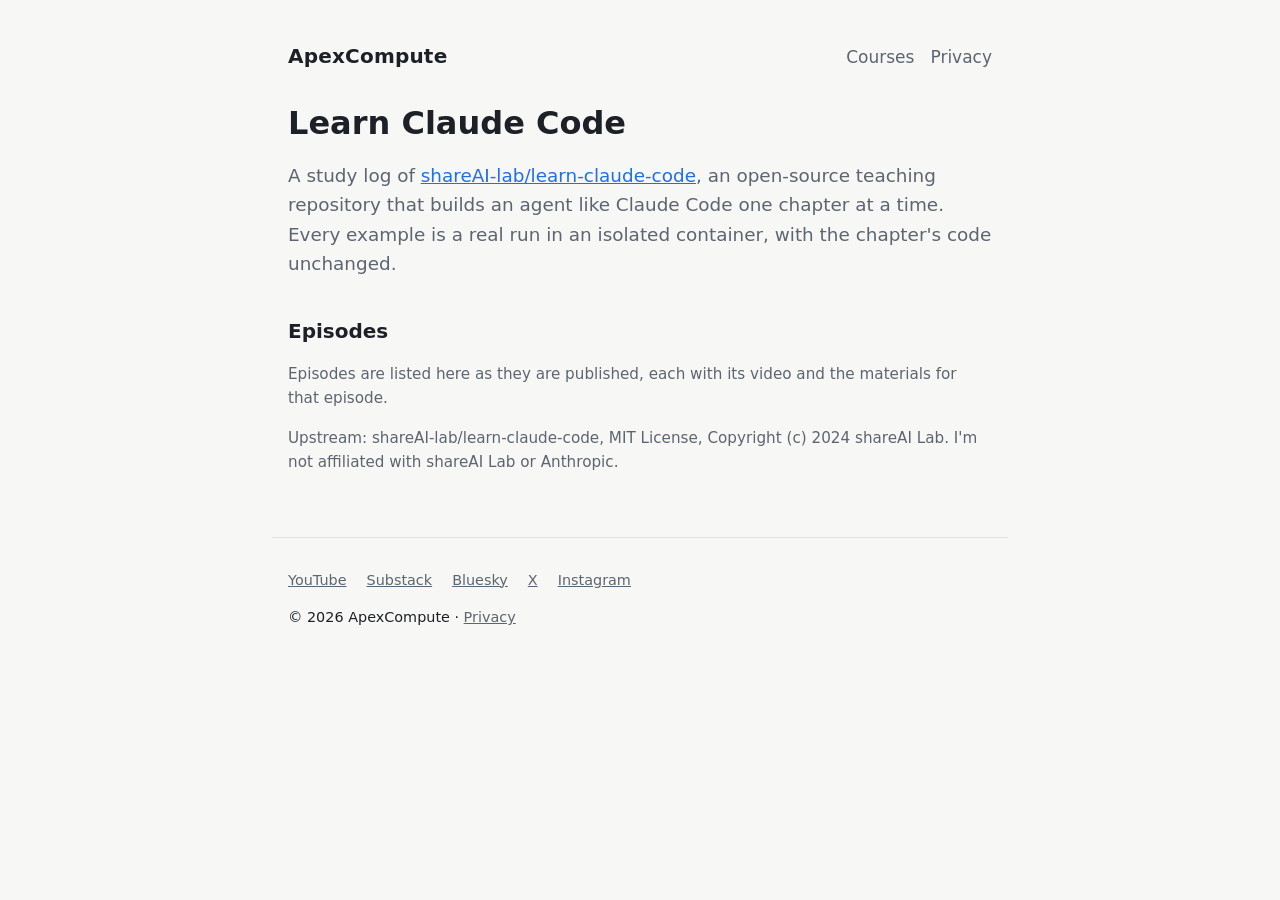
==== courses/claude-code/index.html @ 87509bd2 "Home page, privacy policy and two course pages" ====
<!doctype html>
<html lang="en">
<head>
<meta charset="utf-8">
<meta name="viewport" content="width=device-width, initial-scale=1">
<title>Learn Claude Code · ApexCompute</title>
<meta name="description" content="A study log of shareAI-lab/learn-claude-code, chapter by chapter.">
<link rel="stylesheet" href="../../assets/style.css">
</head>
<body>
<header>
  <a class="brand" href="../../">ApexCompute</a>
  <nav><a href="../../courses/">Courses</a><a href="../../privacy.html">Privacy</a></nav>
</header>
<main>
<h1>Learn Claude Code</h1>
<p class="lead">A study log of <a href="https://github.com/shareAI-lab/learn-claude-code">shareAI-lab/learn-claude-code</a>, an open-source teaching repository that builds an agent like Claude Code one chapter at a time. Every example is a real run in an isolated container, with the chapter's code unchanged.</p>

<h2>Episodes</h2>
<p class="note">Episodes are listed here as they are published, each with its video and the materials for that episode.</p>

<p class="note">Upstream: shareAI-lab/learn-claude-code, MIT License, Copyright (c) 2024 shareAI Lab. I'm not affiliated with shareAI Lab or Anthropic.</p>
</main>
<footer>
  <ul class="links">
    <li><a href="https://www.youtube.com/@apexcompute372">YouTube</a></li>
    <li><a href="https://apexcompute.substack.com">Substack</a></li>
    <li><a href="https://bsky.app/profile/apexcompute372.bsky.social">Bluesky</a></li>
    <li><a href="https://x.com/apexcompute372">X</a></li>
    <li><a href="https://www.instagram.com/apexcompute372/">Instagram</a></li>
  </ul>
  <p>© 2026 ApexCompute · <a href="../../privacy.html">Privacy</a></p>
</footer>
</body>
</html>
---- assets/style.css ----
:root {
  --bg: #f7f7f5; --fg: #1d2127; --muted: #5d6570; --line: #dfe1e4; --accent: #1f6feb; --card: #ffffff;
  --max: 46rem;
}
@media (prefers-color-scheme: dark) {
  :root { --bg: #0f1216; --fg: #e6e8eb; --muted: #9aa3ad; --line: #252b33; --accent: #6aa6ff; --card: #161a20; }
}
* { box-sizing: border-box; }
html { -webkit-text-size-adjust: 100%; }
body {
  margin: 0; background: var(--bg); color: var(--fg);
  font: 17px/1.6 system-ui, -apple-system, "Segoe UI", Roboto, "Helvetica Neue", Arial, sans-serif;
}
header, main, footer { max-width: var(--max); margin: 0 auto; padding: 0 1rem; }
header { padding-top: 2.5rem; display: flex; justify-content: space-between; align-items: baseline; flex-wrap: wrap; gap: .5rem; }
header a.brand { font-weight: 700; font-size: 1.25rem; letter-spacing: .01em; color: var(--fg); text-decoration: none; }
nav a { margin-left: 1rem; color: var(--muted); text-decoration: none; }
nav a:hover, nav a[aria-current="page"] { color: var(--fg); }
main { padding-top: 1.5rem; padding-bottom: 3rem; }
h1 { font-size: 2rem; line-height: 1.2; margin: .5rem 0 1rem; }
h2 { font-size: 1.25rem; margin: 2.25rem 0 .75rem; }
p, li { color: var(--fg); }
.lead { font-size: 1.15rem; color: var(--muted); }
a { color: var(--accent); }
.cards { display: grid; gap: 1rem; grid-template-columns: repeat(auto-fit, minmax(16rem, 1fr)); margin: 1rem 0; }
.card { background: var(--card); border: 1px solid var(--line); border-radius: 10px; padding: 1rem 1.1rem; }
.card h3 { margin: 0 0 .35rem; font-size: 1.05rem; }
.card p { margin: 0; color: var(--muted); font-size: .95rem; }
.links { list-style: none; padding: 0; display: flex; flex-wrap: wrap; gap: .5rem 1.25rem; }
.note { color: var(--muted); font-size: .95rem; }
footer { border-top: 1px solid var(--line); padding-top: 1rem; padding-bottom: 2rem; color: var(--muted); font-size: .9rem; }
footer a { color: var(--muted); }
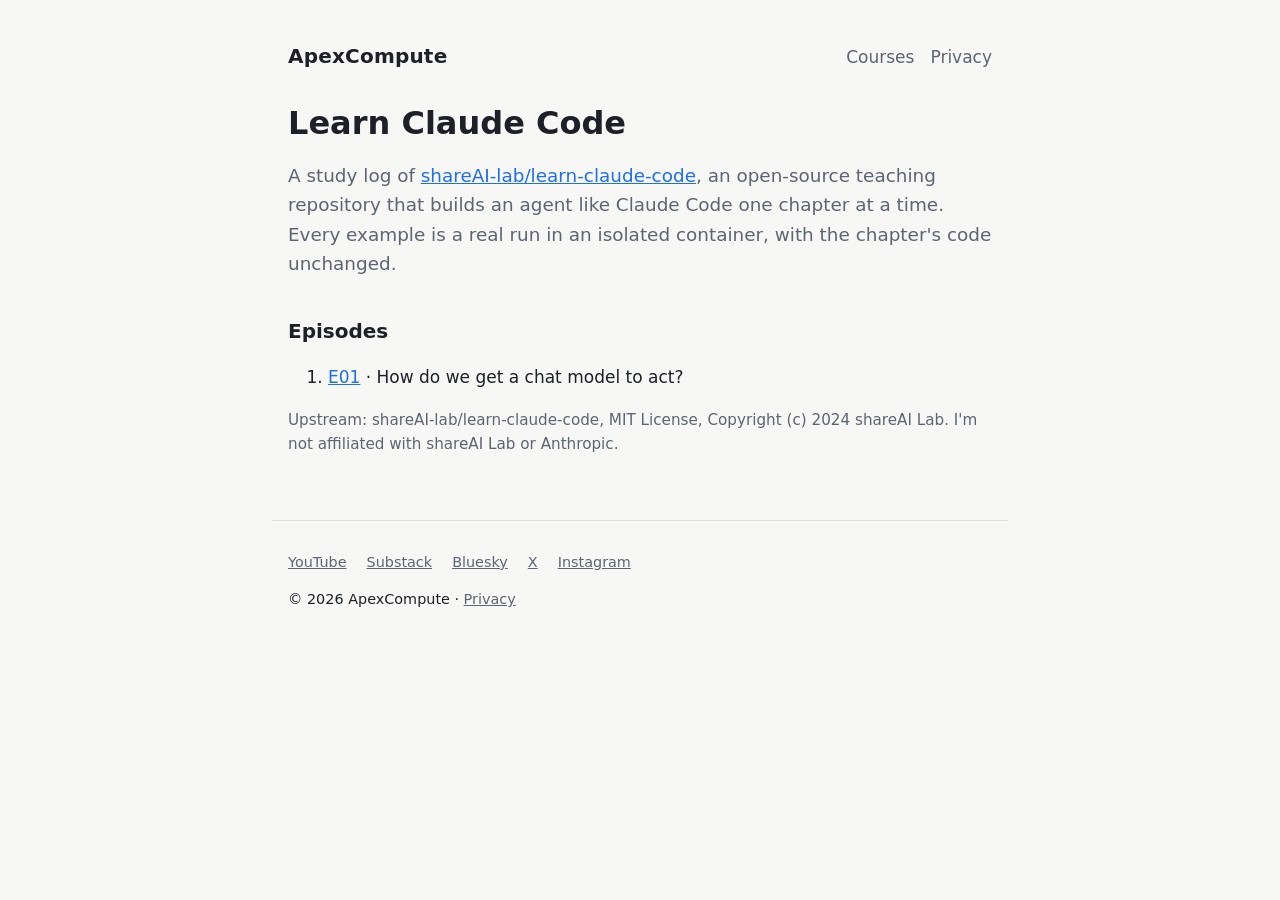
==== commit 8b57269f: "Learn Claude Code: episode 1 materials" ====
--- a/courses/claude-code/index.html
+++ b/courses/claude-code/index.html
@@ -17,7 +17,11 @@
 <p class="lead">A study log of <a href="https://github.com/shareAI-lab/learn-claude-code">shareAI-lab/learn-claude-code</a>, an open-source teaching repository that builds an agent like Claude Code one chapter at a time. Every example is a real run in an isolated container, with the chapter's code unchanged.</p>
 
 <h2>Episodes</h2>
-<p class="note">Episodes are listed here as they are published, each with its video and the materials for that episode.</p>
+<!-- episodes:start -->
+<ol class="episodes">
+  <li><a href="E01/">E01</a> · How do we get a chat model to act?</li>
+</ol>
+<!-- episodes:end -->
 
 <p class="note">Upstream: shareAI-lab/learn-claude-code, MIT License, Copyright (c) 2024 shareAI Lab. I'm not affiliated with shareAI Lab or Anthropic.</p>
 </main>
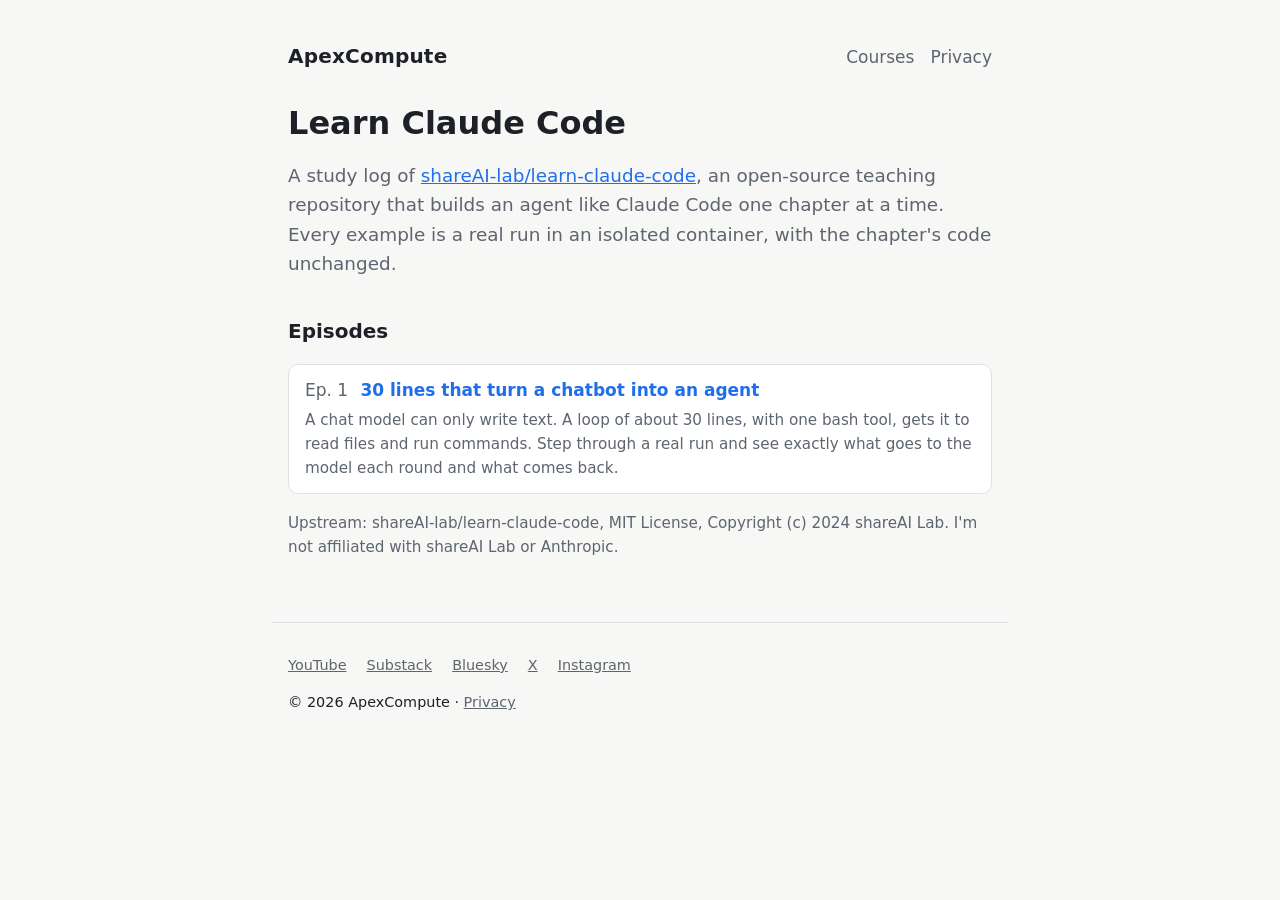
==== commit 5f515fd7: "Episode pages become interactive companions: build K yourself (FEA E01), step through a real agent r" ====
--- a/courses/claude-code/index.html
+++ b/courses/claude-code/index.html
@@ -19,7 +19,7 @@
 <h2>Episodes</h2>
 <!-- episodes:start -->
 <ol class="episodes">
-  <li><a href="E01/">E01</a> · How do we get a chat model to act?</li>
+  <li><a href="E01/"><span class="ep">Ep. 1</span> 30 lines that turn a chatbot into an agent</a><p>A chat model can only write text. A loop of about 30 lines, with one bash tool, gets it to read files and run commands. Step through a real run and see exactly what goes to the model each round and what comes back.</p></li>
 </ol>
 <!-- episodes:end -->
 
--- a/assets/style.css
+++ b/assets/style.css
@@ -30,3 +30,59 @@
 .note { color: var(--muted); font-size: .95rem; }
 footer { border-top: 1px solid var(--line); padding-top: 1rem; padding-bottom: 2rem; color: var(--muted); font-size: .9rem; }
 footer a { color: var(--muted); }
+
+/* episode pages (interactive companion pages; 2026-11-22) */
+:root { --s1: #1b7f79; --s2: #c2185b; --s3: #b26a00; --hit: #fff1c2; --ok: #1a7f37; --bad: #b42318; --code: #f0f1f3; }
+@media (prefers-color-scheme: dark) {
+  :root { --s1: #4fd1c5; --s2: #f06292; --s3: #f5b041; --hit: #4a3b0a; --ok: #56d364; --bad: #ff7b72; --code: #1c2128; }
+}
+.kicker { color: var(--muted); font-size: .95rem; margin: 0; }
+.kicker a { color: var(--muted); }
+.video { position: relative; aspect-ratio: 16 / 9; margin: 1.25rem 0; border-radius: 10px; overflow: hidden; background: #000; }
+.video iframe { position: absolute; inset: 0; width: 100%; height: 100%; border: 0; }
+.button { display: inline-block; padding: .5rem .9rem; border-radius: 8px; border: 1px solid var(--line);
+  background: var(--card); color: var(--fg); text-decoration: none; font-weight: 600; font-size: .95rem; }
+.button:hover { border-color: var(--accent); }
+.button.sub { background: var(--accent); border-color: var(--accent); color: #fff; }
+.pager { display: flex; justify-content: space-between; align-items: center; gap: 1rem; flex-wrap: wrap;
+  margin: 3rem 0 1rem; padding-top: 1rem; border-top: 1px solid var(--line); }
+.pager a { margin: 0; }
+pre { background: var(--code); border-radius: 8px; padding: .75rem 1rem; overflow-x: auto; font-size: .9rem; }
+code { font-family: ui-monospace, SFMono-Regular, Menlo, Consolas, monospace; font-size: .92em; }
+details { background: var(--card); border: 1px solid var(--line); border-radius: 8px; padding: .5rem .9rem; margin: .75rem 0; }
+summary { cursor: pointer; font-weight: 600; }
+.widget { background: var(--card); border: 1px solid var(--line); border-radius: 12px; padding: 1rem; margin: 1rem 0; }
+.widget .row { display: flex; flex-wrap: wrap; gap: .5rem; align-items: center; margin: .5rem 0; }
+.widget button { font: inherit; font-size: .95rem; padding: .4rem .8rem; border-radius: 8px; cursor: pointer;
+  border: 1px solid var(--line); background: var(--bg); color: var(--fg); }
+.widget button[aria-pressed="true"] { border-color: var(--accent); outline: 2px solid var(--accent); }
+.widget button:disabled { opacity: .5; cursor: default; }
+.widget .msg { min-height: 1.6em; margin: .5rem 0 0; }
+.widget .ok { color: var(--ok); } .widget .bad { color: var(--bad); }
+.widget svg { width: 100%; height: auto; display: block; }
+.widget label { font-size: .95rem; display: flex; gap: .5rem; align-items: center; }
+.widget input[type=range] { width: 9rem; }
+table.k { border-collapse: collapse; margin: .5rem 0; font-variant-numeric: tabular-nums; }
+table.k th { color: var(--muted); font-weight: 500; font-size: .85rem; padding: 0 .4rem; }
+table.k td { border: 1px solid var(--line); min-width: 4.2rem; height: 2.6rem; text-align: center; padding: .1rem .3rem; font-size: .95rem; }
+table.k td.hit { background: var(--hit); font-weight: 700; }
+table.k td small { display: block; font-size: .72rem; color: var(--muted); line-height: 1.1; }
+.c1 { color: var(--s1); } .c2 { color: var(--s2); } .c3 { color: var(--s3); }
+.scroll { overflow-x: auto; }
+ol.episodes { list-style: none; padding: 0; }
+ol.episodes li { border: 1px solid var(--line); background: var(--card); border-radius: 10px; padding: .75rem 1rem; margin: .6rem 0; }
+ol.episodes li a { font-weight: 600; text-decoration: none; }
+ol.episodes li .ep { color: var(--muted); font-weight: 500; margin-right: .4rem; }
+ol.episodes li p { margin: .25rem 0 0; color: var(--muted); font-size: .95rem; }
+.chat { display: flex; flex-direction: column; gap: .5rem; margin: .75rem 0; }
+.bubble { border-radius: 10px; padding: .55rem .8rem; border: 1px solid var(--line); max-width: 100%; overflow-x: auto; }
+.bubble .who { font-size: .78rem; color: var(--muted); text-transform: uppercase; letter-spacing: .04em; display: block; }
+.bubble.user { background: var(--bg); }
+.bubble.model { background: var(--card); border-color: var(--accent); }
+.bubble.tool { background: var(--code); }
+.bubble pre { margin: .3rem 0 0; padding: .4rem .6rem; }
+.bubble.new { animation: pop .35s ease-out; }
+@keyframes pop { from { opacity: 0; transform: translateY(6px); } to { opacity: 1; transform: none; } }
+.meter { display: grid; grid-template-columns: 6rem 1fr 4rem; gap: .5rem; align-items: center; font-size: .9rem; }
+.meter .bar { height: .7rem; border-radius: 4px; background: var(--accent); }
+@media (prefers-reduced-motion: reduce) { .bubble.new { animation: none; } }
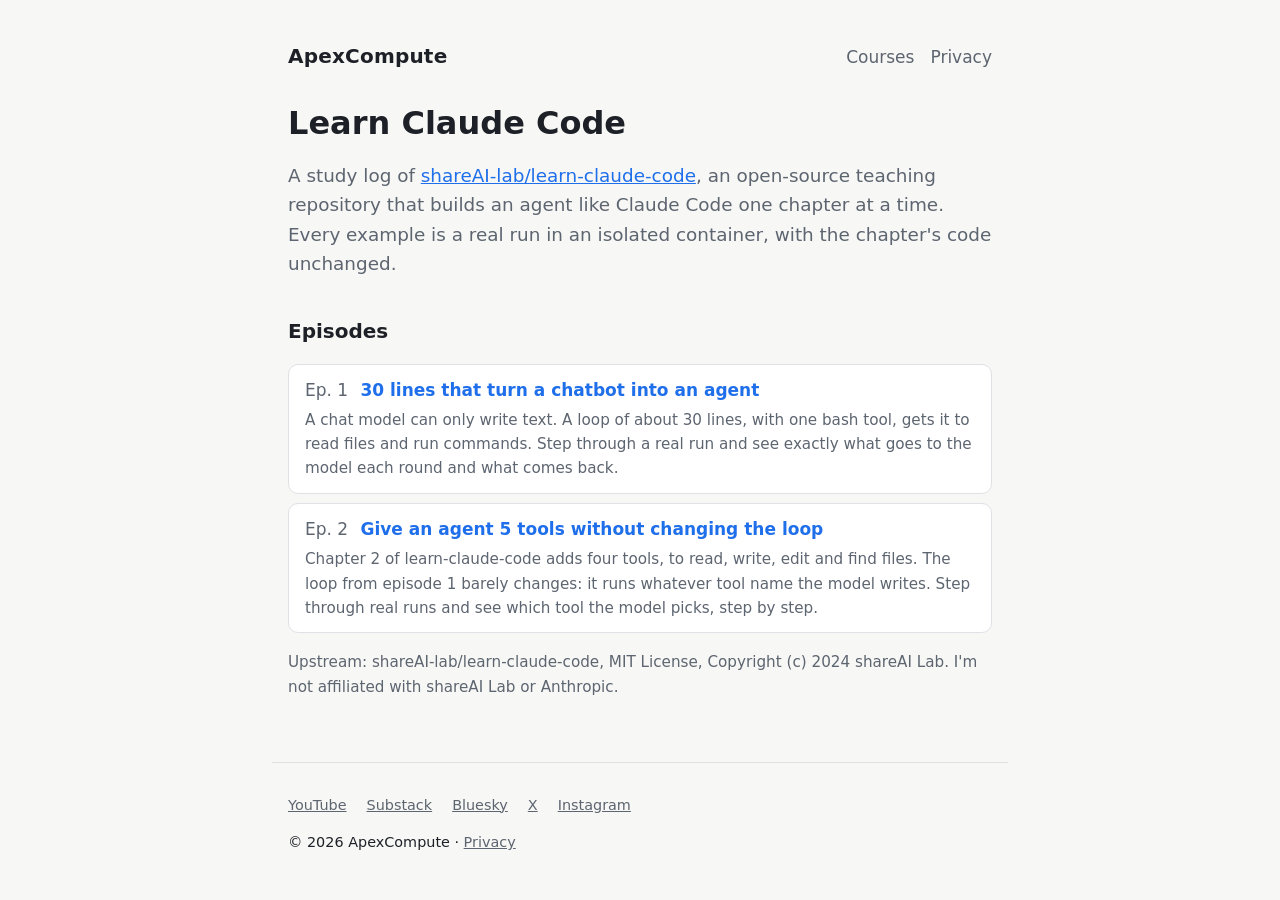
==== commit 55784fbc: "Learn Claude Code: episode E02" ====
--- a/courses/claude-code/index.html
+++ b/courses/claude-code/index.html
@@ -20,6 +20,7 @@
 <!-- episodes:start -->
 <ol class="episodes">
   <li><a href="E01/"><span class="ep">Ep. 1</span> 30 lines that turn a chatbot into an agent</a><p>A chat model can only write text. A loop of about 30 lines, with one bash tool, gets it to read files and run commands. Step through a real run and see exactly what goes to the model each round and what comes back.</p></li>
+  <li><a href="E02/"><span class="ep">Ep. 2</span> Give an agent 5 tools without changing the loop</a><p>Chapter 2 of learn-claude-code adds four tools, to read, write, edit and find files. The loop from episode 1 barely changes: it runs whatever tool name the model writes. Step through real runs and see which tool the model picks, step by step.</p></li>
 </ol>
 <!-- episodes:end -->
 
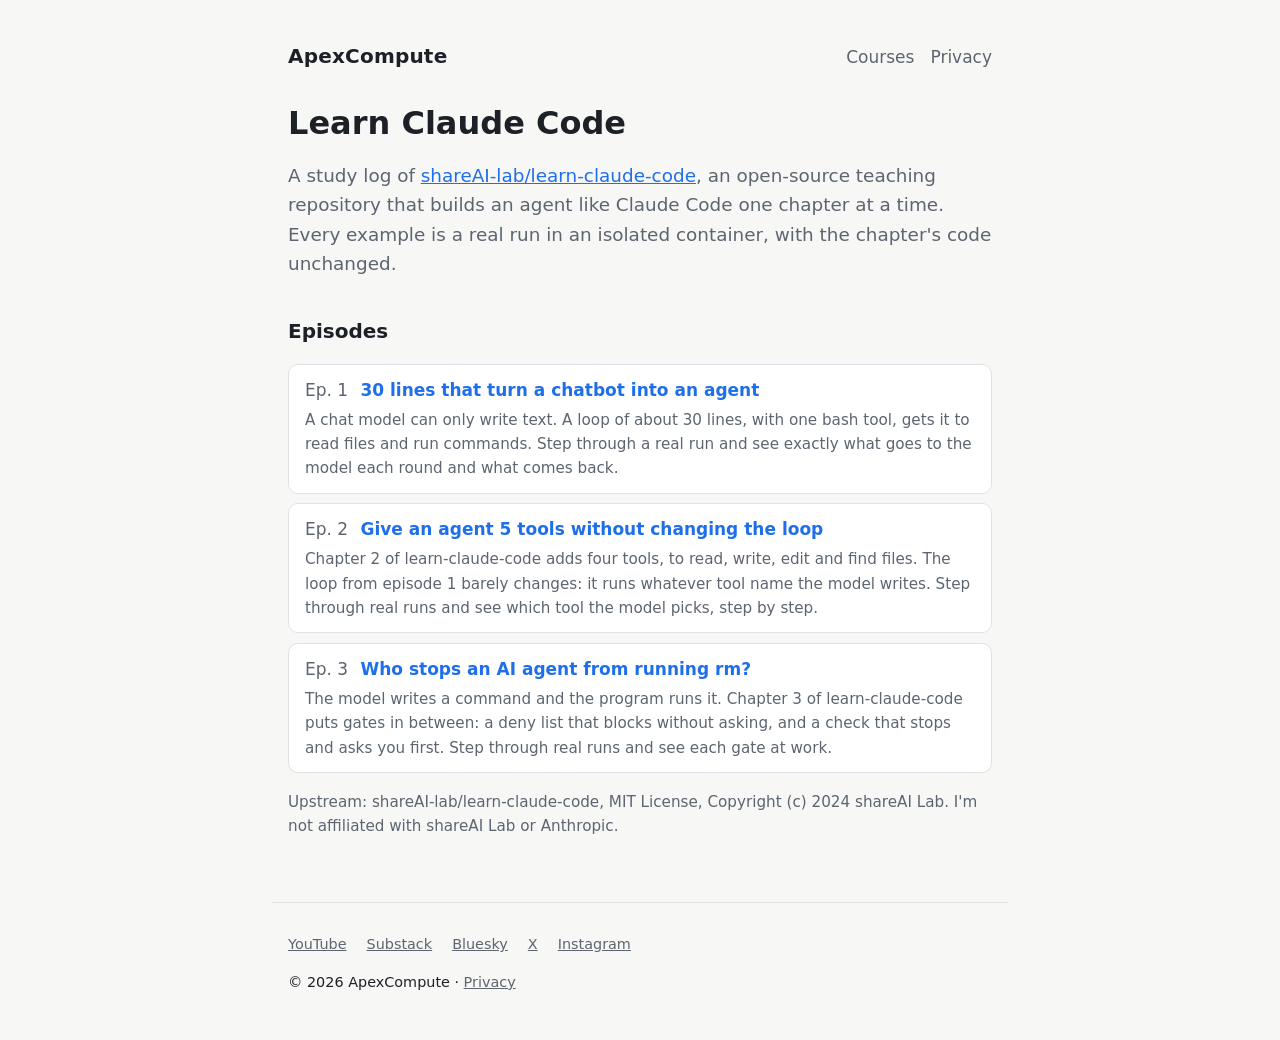
==== commit 6cdf3ada: "Learn Claude Code: episode E03" ====
--- a/courses/claude-code/index.html
+++ b/courses/claude-code/index.html
@@ -21,6 +21,7 @@
 <ol class="episodes">
   <li><a href="E01/"><span class="ep">Ep. 1</span> 30 lines that turn a chatbot into an agent</a><p>A chat model can only write text. A loop of about 30 lines, with one bash tool, gets it to read files and run commands. Step through a real run and see exactly what goes to the model each round and what comes back.</p></li>
   <li><a href="E02/"><span class="ep">Ep. 2</span> Give an agent 5 tools without changing the loop</a><p>Chapter 2 of learn-claude-code adds four tools, to read, write, edit and find files. The loop from episode 1 barely changes: it runs whatever tool name the model writes. Step through real runs and see which tool the model picks, step by step.</p></li>
+  <li><a href="E03/"><span class="ep">Ep. 3</span> Who stops an AI agent from running rm?</a><p>The model writes a command and the program runs it. Chapter 3 of learn-claude-code puts gates in between: a deny list that blocks without asking, and a check that stops and asks you first. Step through real runs and see each gate at work.</p></li>
 </ol>
 <!-- episodes:end -->
 
